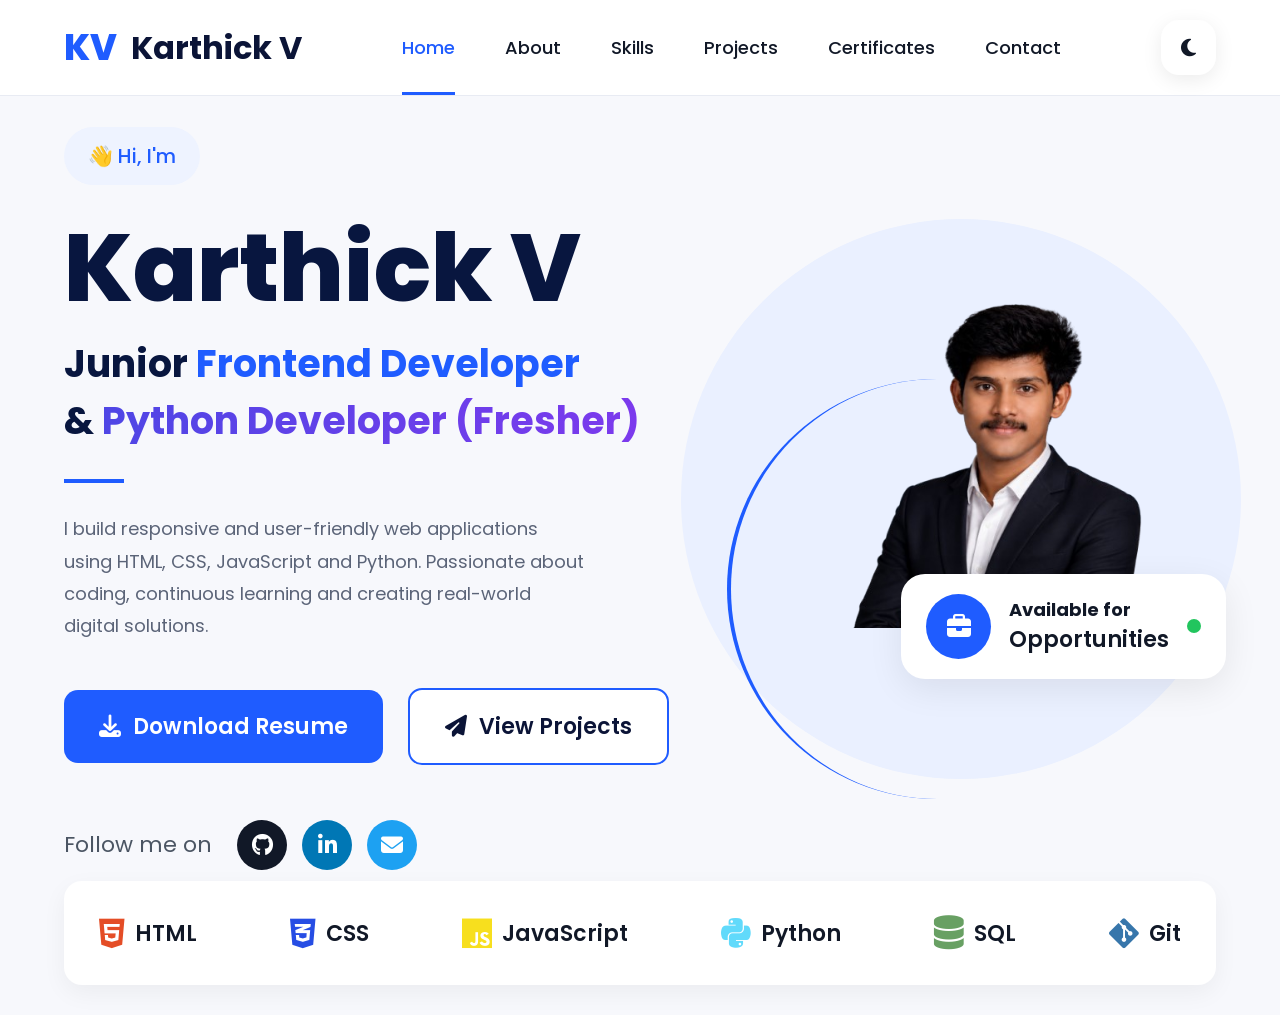
==== index.html @ c457a30e "Initial portfolio website upload" ====
<!DOCTYPE html>
<html lang="en">

<head>
    <meta charset="UTF-8">
    <meta name="viewport" content="width=device-width, initial-scale=1.0">

    <title>Karthick V | Portfolio</title>

    <link rel="stylesheet" href="css/home.css">

    <!-- Font Awesome -->
    <link rel="stylesheet"
        href="https://cdnjs.cloudflare.com/ajax/libs/font-awesome/6.7.2/css/all.min.css">
</head>

<body>

    <!-- ========================= -->
    <!-- HEADER -->
    <!-- ========================= -->

    <header class="header">

        <div class="container">

            <div class="logo">

                <span class="logo-icon">KV</span>

                <h2>Karthick V</h2>

            </div>

            <nav class="navbar">

                <ul class="nav-links">

                    <li><a href="index.html" class="active">Home</a></li>

                    <li><a href="about.html">About</a></li>

                    <li><a href="skills.html">Skills</a></li>

                    <li><a href="projects.html">Projects</a></li>

                    <li><a href="certificates.html">Certificates</a></li>


                    <li><a href="contact.html">Contact</a></li>

                </ul>

            </nav>

            <div class="theme-toggle">

                <i class="fa-solid fa-moon"></i>

            </div>

        </div>

    </header>


    <!-- ========================= -->
    <!-- HERO SECTION -->
    <!-- ========================= -->

    <section class="hero">

        <div class="container hero-container">

            <!-- LEFT CONTENT -->

            <div class="hero-content">

                <div class="greeting-badge">

                    👋 Hi, I'm

                </div>

                <h1 class="hero-title">

                    Karthick V

                </h1>

                <h2 class="hero-subtitle">

                    Junior
                    <span>Frontend Developer</span>

                    <br>

                    &
                    <span class="gradient-text">
                        Python Developer (Fresher)
                    </span>

                </h2>

                <div class="title-line"></div>

                <p class="hero-description">

                    I build responsive and user-friendly web applications
                    using HTML, CSS, JavaScript and Python.

                    Passionate about coding, continuous learning and creating
                    real-world digital solutions.

                </p>


                <!-- BUTTONS -->

                <div class="hero-buttons">

                    <a href="KARTHICK V RESUME.pdf" class="btn primary-btn">

                        <i class="fa-solid fa-download"></i>

                        Download Resume

                    </a>

                    <a href="projects.html" class="btn secondary-btn">

                        <i class="fa-solid fa-paper-plane"></i>

                        View Projects

                    </a>

                </div>


                <!-- SOCIAL LINKS -->

                <div class="social-section">

                    <span>Follow me on</span>

                    <div class="social-icons">

                        <a href="#">
                            <i class="fa-brands fa-github"></i>
                        </a>

                        <a href="#">
                            <i class="fa-brands fa-linkedin-in"></i>
                        </a>

                        <a href="#">
                            <i class="fa-solid fa-envelope"></i>
                        </a>

                    </div>

                </div>

            </div>


            <!-- RIGHT CONTENT -->

            <div class="hero-image-area">

                <div class="circle-bg"></div>

                <div class="curve-design"></div>

                <!-- YOUR PHOTO -->

                <img
                    src="assets/images/profile/karthick.png"
                    alt="Karthick V"
                    class="profile-image">

                <!-- STATUS CARD -->

                <div class="status-card">

                    <div class="status-icon">

                        <i class="fa-solid fa-briefcase"></i>

                    </div>

                    <div class="status-content">

                        <h4>Available for</h4>

                        <p>Opportunities</p>

                    </div>

                    <span class="status-dot"></span>

                </div>

            </div>

        </div>

    </section>



    <!-- ========================= -->
    <!-- SKILLS STRIP -->
    <!-- ========================= -->

    <section class="skills-strip">

        <div class="container">

            <div class="skills-wrapper">

                <div class="skill-item">

                    <i class="fa-brands fa-html5"></i>

                    <span>HTML</span>

                </div>

                <div class="skill-item">

                    <i class="fa-brands fa-css3-alt"></i>

                    <span>CSS</span>

                </div>

                <div class="skill-item">

                    <i class="fa-brands fa-js"></i>

                    <span>JavaScript</span>

                </div>



                <div class="skill-item">

                    <i class="fa-brands fa-python"></i>

                    <span>Python</span>

                </div>

                <div class="skill-item">

                    <i class="fa-solid fa-database"></i>

                    <span>SQL</span>

                </div>

                <div class="skill-item">

                    <i class="fa-brands fa-git-alt"></i>

                    <span>Git</span>

                </div>

            </div>

        </div>

    </section>


    <script src="js/main.js"></script>

</body>

</html>
---- css/home.css ----
/* ========================= */
/* GOOGLE FONT */
/* ========================= */

@import url('https://fonts.googleapis.com/css2?family=Poppins:wght@300;400;500;600;700;800&display=swap');

/* ========================= */
/* RESET */
/* ========================= */

*{
    margin:0;
    padding:0;
    box-sizing:border-box;
}

html{
    scroll-behavior:smooth;
}

body{
    font-family:'Poppins',sans-serif;
    background:#f7f8fc;
    color:#0b1437;
    overflow-x:hidden;
}

a{
    text-decoration:none;
}

ul{
    list-style:none;
}

img{
    max-width:100%;
    display:block;
}

/* ========================= */
/* COMMON */
/* ========================= */

.container{
    width:90%;
    max-width:1300px;
    margin:auto;
}

/* ========================= */
/* HEADER */
/* ========================= */

.header{
    width:100%;
    background:#ffffff;
    border-bottom:1px solid #e8ebf3;
    position:sticky;
    top:0;
    z-index:1000;
}

.header .container{
    display:flex;
    justify-content:space-between;
    align-items:center;
    height:95px;
}

/* ========================= */
/* LOGO */
/* ========================= */

.logo{
    display:flex;
    align-items:center;
    gap:14px;
}

.logo-icon{
    font-size:36px;
    font-weight:800;
    color:#1f5cff;
}

.logo h2{
    font-size:32px;
    font-weight:700;
}

/* ========================= */
/* NAVIGATION */
/* ========================= */

.nav-links{
    display:flex;
    align-items:center;
    gap:50px;
}

.nav-links a{
    color:#111827;
    font-size:18px;
    font-weight:500;
    transition:0.3s;
    position:relative;
}

.nav-links a:hover{
    color:#1f5cff;
}

.nav-links a.active{
    color:#1f5cff;
}

.nav-links a.active::after{
    content:"";
    position:absolute;
    left:0;
    bottom:-35px;
    width:100%;
    height:3px;
    background:#1f5cff;
}

/* ========================= */
/* DARK MODE ICON */
/* ========================= */

.theme-toggle{
    width:55px;
    height:55px;
    background:#ffffff;
    border-radius:18px;
    display:flex;
    justify-content:center;
    align-items:center;
    cursor:pointer;
    box-shadow:0 5px 20px rgba(0,0,0,.08);
}

.theme-toggle i{
    font-size:20px;
    color:#111827;
}

/* ========================= */
/* HERO */
/* ========================= */

.hero{
    min-height:calc(100vh - 95px);
    display:flex;
    align-items:center;
    padding:20px 0;
}

.hero-container{
    display:grid;
    grid-template-columns:1.1fr .9fr;
    align-items:center;
    gap:20px;
}

/* ========================= */
/* LEFT CONTENT */
/* ========================= */

.greeting-badge{
    display:inline-flex;
    align-items:center;
    gap:8px;
    padding:14px 24px;
    background:#eef3ff;
    border-radius:30px;
    font-size:20px;
    font-weight:500;
    color:#1f5cff;
    margin-bottom:35px;
}

.hero-title{
    font-size:95px;
    line-height:1;
    font-weight:800;
    color:#08163f;
    margin-bottom:20px;
}

.hero-subtitle{
    font-size:38px;
    line-height:1.5;
    font-weight:700;
    color:#08163f;
}

.hero-subtitle span{
    color:#1f5cff;
}

.gradient-text{
    background:linear-gradient(
        90deg,
        #4f46e5,
        #7c3aed
    );

    -webkit-background-clip:text;
    -webkit-text-fill-color:transparent;
}

.title-line{
    width:60px;
    height:4px;
    background:#1f5cff;
    margin:30px 0;
}

.hero-description{
    max-width:520px;
    font-size:18px;
    line-height:1.8;
    color:#5b6478;
}

/* ========================= */
/* HERO BUTTONS */
/* ========================= */

.hero-buttons{
    display:flex;
    align-items:center;
    gap:25px;
    margin-top:45px;
}

.btn{
    display:flex;
    align-items:center;
    gap:12px;
    padding:20px 35px;
    border-radius:14px;
    font-size:22px;
    font-weight:600;
    transition:.3s;
}

.primary-btn{
    background:#1f5cff;
    color:#fff;
}

.primary-btn:hover{
    transform:translateY(-3px);
    box-shadow:0 12px 30px rgba(31,92,255,.25);
}

.secondary-btn{
    border:2px solid #1f5cff;
    color:#0b1437;
    background:#fff;
}

.secondary-btn:hover{
    background:#1f5cff;
    color:#fff;
}

/* ========================= */
/* SOCIAL LINKS */
/* ========================= */

.social-section{
    margin-top:55px;
    display:flex;
    align-items:center;
    gap:25px;
}

.social-section span{
    font-size:22px;
    color:#4b5563;
}

.social-icons{
    display:flex;
    gap:15px;
}

.social-icons a{
    width:50px;
    height:50px;
    border-radius:50%;
    display:flex;
    align-items:center;
    justify-content:center;
    font-size:22px;
    color:#fff;
    transition:.3s;
}

.social-icons a:hover{
    transform:translateY(-5px);
}

.social-icons a:nth-child(1){
    background:#111827;
}

.social-icons a:nth-child(2){
    background:#0077b5;
}

.social-icons a:nth-child(3){
    background:#1da1f2;
}

.social-icons a:nth-child(4){
    background:linear-gradient(
        45deg,
        #f9ce34,
        #ee2a7b,
        #6228d7
    );
}

.social-icons a:nth-child(5){
    background:#ef4444;
}

/* ========================= */
/* HERO IMAGE SECTION */
/* ========================= */

.hero-image-area{
    position:relative;
    height:600px;
    display:flex;
    justify-content:center;
    align-items:center;
}

/* BIG CIRCLE */

.circle-bg{
    position:absolute;
    width:560px;
    height:560px;
    border-radius:50%;
    background:#eaf0ff;
    z-index:1;
}

/* CURVE LINE */

.curve-design{
    position:absolute;
    width:420px;
    height:420px;
    border-left:4px solid #1f5cff;
    border-radius:50%;
    left:20px;
    top:180px;
    z-index:2;
}

/* PROFILE IMAGE */

.profile-image{
    width:550px;
    position:relative;
    top:-40px;
    z-index:5;
}

/* STATUS CARD */

.status-card{
    position:absolute;
    right:-10px;
    bottom:120px;
    background:#fff;
    border-radius:24px;
    padding:20px 25px;
    display:flex;
    align-items:center;
    gap:18px;
    min-width:320px;
    z-index:10;

    box-shadow:
    0 10px 35px rgba(0,0,0,.08);
}

.status-icon{
    width:65px;
    height:65px;
    border-radius:50%;
    background:#1f5cff;
    display:flex;
    align-items:center;
    justify-content:center;
}

.status-icon i{
    color:#fff;
    font-size:24px;
}

.status-content h4{
    font-size:18px;
    color:#111827;
}

.status-content p{
    font-size:22px;
    font-weight:600;
    color:#111827;
}

.status-dot{
    width:14px;
    height:14px;
    background:#22c55e;
    border-radius:50%;
    margin-left:auto;
}

/* ========================= */
/* SKILLS STRIP */
/* ========================= */

.skills-strip{
    padding:0 0 30px;
    margin-top:-20px;
}

.skills-wrapper{
    background:#fff;
    border-radius:18px;
    padding:35px;

    display:flex;
    justify-content:space-between;
    align-items:center;
    flex-wrap:wrap;

    box-shadow:
    0 8px 25px rgba(0,0,0,.05);
}

.skill-item{
    display:flex;
    align-items:center;
    gap:10px;
    font-size:22px;
    font-weight:600;
    color:#111827;
}

.skill-item i{
    font-size:34px;
}

/* COLORS */

.skill-item:nth-child(1) i{
    color:#e44d26;
}

.skill-item:nth-child(2) i{
    color:#264de4;
}

.skill-item:nth-child(3) i{
    color:#f7df1e;
}

.skill-item:nth-child(4) i{
    color:#61dafb;
}

.skill-item:nth-child(5) i{
    color:#68a063;
}

.skill-item:nth-child(6) i{
    color:#3776ab;
}

.skill-item:nth-child(7) i{
    color:#2563eb;
}

.skill-item:nth-child(8) i{
    color:#f1502f;
}

/* ========================= */
/* RESPONSIVE */
/* ========================= */

@media(max-width:1200px){

    .hero-title{
        font-size:80px;
    }

    .hero-subtitle{
        font-size:30px;
    }

    .hero-description{
        font-size:20px;
    }

    .profile-image{
        width:500px;
    }

}

@media(max-width:992px){

    .hero-container{
        grid-template-columns:1fr;
    }

    .hero-content{
        text-align:center;
    }

    .title-line{
        margin:30px auto;
    }

    .hero-buttons{
        justify-content:center;
    }

    .social-section{
        justify-content:center;
    }

    .hero-image-area{
        height:auto;
        margin-top:50px;
    }

    .hero-content{
    margin-top:-20px;
}

    .circle-bg{
        width:560px;
        height:560px;
    }

    .profile-image{
        width:450px;
    }

    .status-card{
        position:relative;
        margin-top:20px;
        right:auto;
        bottom:auto;
    }

}

@media(max-width:768px){

    .nav-links{
        display:none;
    }

    .hero-title{
        font-size:55px;
    }

    .hero-subtitle{
        font-size:24px;
    }

    .hero-description{
        font-size:18px;
    }

    .hero-buttons{
        flex-direction:column;
    }

    .circle-bg{
        width:350px;
        height:350px;
    }

    .profile-image{
        width:320px;
    }

    .skills-wrapper{
        gap:25px;
        justify-content:center;
    }

}

@media(max-width:480px){

    .logo h2{
        font-size:22px;
    }

    .hero-title{
        font-size:45px;
    }

    .greeting-badge{
        font-size:16px;
    }

    .btn{
        width:100%;
        justify-content:center;
    }

}
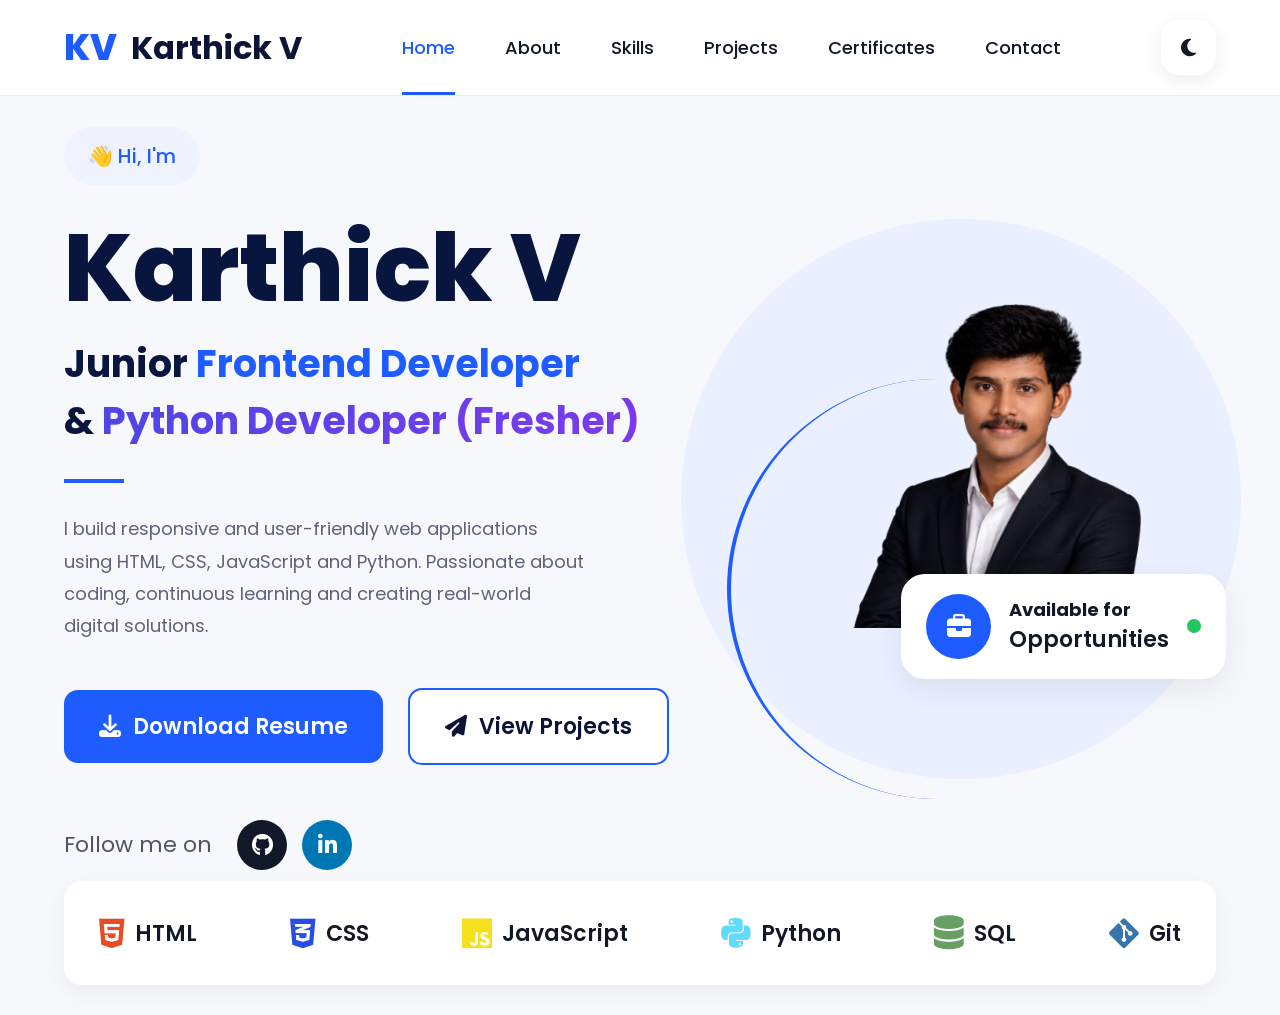
==== commit a04dd1cd: "Update index.html" ====
--- a/index.html
+++ b/index.html
@@ -119,7 +119,7 @@
 
                 <div class="hero-buttons">
 
-                    <a href="KARTHICK V RESUME.pdf" class="btn primary-btn">
+                    <a href="KARTHICK_V_RESUME.pdf" class="btn primary-btn">
 
                         <i class="fa-solid fa-download"></i>
 
@@ -146,16 +146,12 @@
 
                     <div class="social-icons">
 
-                        <a href="#">
+                        <a href="https://github.com/karthick2325">
                             <i class="fa-brands fa-github"></i>
                         </a>
 
-                        <a href="#">
+                        <a href="www.linkedin.com/in/karthick-v-343205371">
                             <i class="fa-brands fa-linkedin-in"></i>
-                        </a>
-
-                        <a href="#">
-                            <i class="fa-solid fa-envelope"></i>
                         </a>
 
                     </div>
@@ -281,4 +277,4 @@
 
 </body>
 
-</html>+</html>
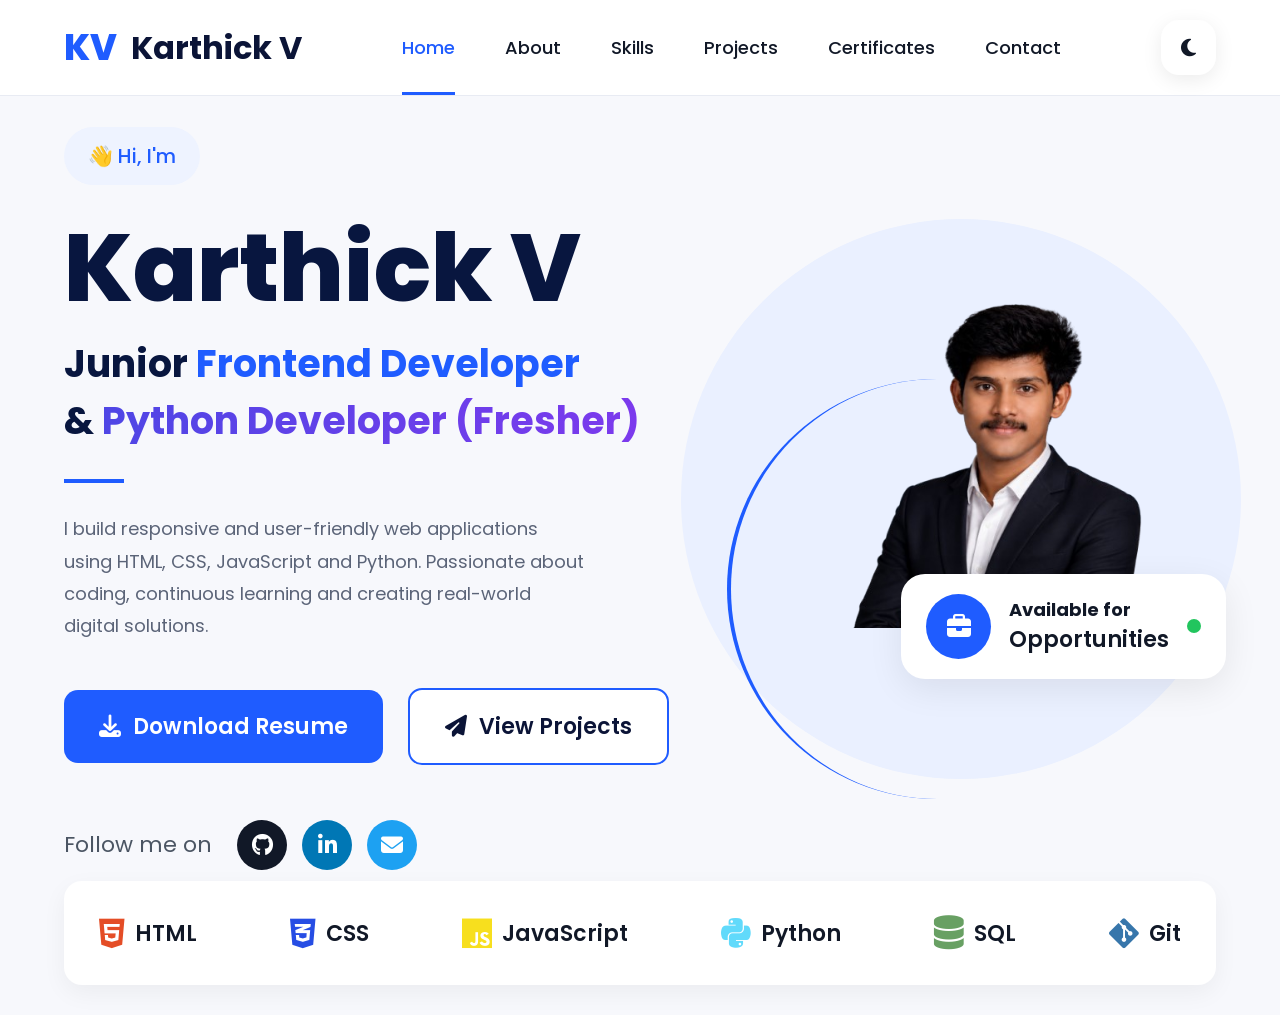
==== commit 174c545f: "Add files via upload" ====
--- a/index.html
+++ b/index.html
@@ -1,280 +1,284 @@
-<!DOCTYPE html>
-<html lang="en">
-
-<head>
-    <meta charset="UTF-8">
-    <meta name="viewport" content="width=device-width, initial-scale=1.0">
-
-    <title>Karthick V | Portfolio</title>
-
-    <link rel="stylesheet" href="css/home.css">
-
-    <!-- Font Awesome -->
-    <link rel="stylesheet"
-        href="https://cdnjs.cloudflare.com/ajax/libs/font-awesome/6.7.2/css/all.min.css">
-</head>
-
-<body>
-
-    <!-- ========================= -->
-    <!-- HEADER -->
-    <!-- ========================= -->
-
-    <header class="header">
-
-        <div class="container">
-
-            <div class="logo">
-
-                <span class="logo-icon">KV</span>
-
-                <h2>Karthick V</h2>
-
-            </div>
-
-            <nav class="navbar">
-
-                <ul class="nav-links">
-
-                    <li><a href="index.html" class="active">Home</a></li>
-
-                    <li><a href="about.html">About</a></li>
-
-                    <li><a href="skills.html">Skills</a></li>
-
-                    <li><a href="projects.html">Projects</a></li>
-
-                    <li><a href="certificates.html">Certificates</a></li>
-
-
-                    <li><a href="contact.html">Contact</a></li>
-
-                </ul>
-
-            </nav>
-
-            <div class="theme-toggle">
-
-                <i class="fa-solid fa-moon"></i>
-
-            </div>
-
-        </div>
-
-    </header>
-
-
-    <!-- ========================= -->
-    <!-- HERO SECTION -->
-    <!-- ========================= -->
-
-    <section class="hero">
-
-        <div class="container hero-container">
-
-            <!-- LEFT CONTENT -->
-
-            <div class="hero-content">
-
-                <div class="greeting-badge">
-
-                    👋 Hi, I'm
-
-                </div>
-
-                <h1 class="hero-title">
-
-                    Karthick V
-
-                </h1>
-
-                <h2 class="hero-subtitle">
-
-                    Junior
-                    <span>Frontend Developer</span>
-
-                    <br>
-
-                    &
-                    <span class="gradient-text">
-                        Python Developer (Fresher)
-                    </span>
-
-                </h2>
-
-                <div class="title-line"></div>
-
-                <p class="hero-description">
-
-                    I build responsive and user-friendly web applications
-                    using HTML, CSS, JavaScript and Python.
-
-                    Passionate about coding, continuous learning and creating
-                    real-world digital solutions.
-
-                </p>
-
-
-                <!-- BUTTONS -->
-
-                <div class="hero-buttons">
-
-                    <a href="KARTHICK_V_RESUME.pdf" class="btn primary-btn">
-
-                        <i class="fa-solid fa-download"></i>
-
-                        Download Resume
-
-                    </a>
-
-                    <a href="projects.html" class="btn secondary-btn">
-
-                        <i class="fa-solid fa-paper-plane"></i>
-
-                        View Projects
-
-                    </a>
-
-                </div>
-
-
-                <!-- SOCIAL LINKS -->
-
-                <div class="social-section">
-
-                    <span>Follow me on</span>
-
-                    <div class="social-icons">
-
-                        <a href="https://github.com/karthick2325">
-                            <i class="fa-brands fa-github"></i>
-                        </a>
-
-                        <a href="www.linkedin.com/in/karthick-v-343205371">
-                            <i class="fa-brands fa-linkedin-in"></i>
-                        </a>
-
-                    </div>
-
-                </div>
-
-            </div>
-
-
-            <!-- RIGHT CONTENT -->
-
-            <div class="hero-image-area">
-
-                <div class="circle-bg"></div>
-
-                <div class="curve-design"></div>
-
-                <!-- YOUR PHOTO -->
-
-                <img
-                    src="assets/images/profile/karthick.png"
-                    alt="Karthick V"
-                    class="profile-image">
-
-                <!-- STATUS CARD -->
-
-                <div class="status-card">
-
-                    <div class="status-icon">
-
-                        <i class="fa-solid fa-briefcase"></i>
-
-                    </div>
-
-                    <div class="status-content">
-
-                        <h4>Available for</h4>
-
-                        <p>Opportunities</p>
-
-                    </div>
-
-                    <span class="status-dot"></span>
-
-                </div>
-
-            </div>
-
-        </div>
-
-    </section>
-
-
-
-    <!-- ========================= -->
-    <!-- SKILLS STRIP -->
-    <!-- ========================= -->
-
-    <section class="skills-strip">
-
-        <div class="container">
-
-            <div class="skills-wrapper">
-
-                <div class="skill-item">
-
-                    <i class="fa-brands fa-html5"></i>
-
-                    <span>HTML</span>
-
-                </div>
-
-                <div class="skill-item">
-
-                    <i class="fa-brands fa-css3-alt"></i>
-
-                    <span>CSS</span>
-
-                </div>
-
-                <div class="skill-item">
-
-                    <i class="fa-brands fa-js"></i>
-
-                    <span>JavaScript</span>
-
-                </div>
-
-
-
-                <div class="skill-item">
-
-                    <i class="fa-brands fa-python"></i>
-
-                    <span>Python</span>
-
-                </div>
-
-                <div class="skill-item">
-
-                    <i class="fa-solid fa-database"></i>
-
-                    <span>SQL</span>
-
-                </div>
-
-                <div class="skill-item">
-
-                    <i class="fa-brands fa-git-alt"></i>
-
-                    <span>Git</span>
-
-                </div>
-
-            </div>
-
-        </div>
-
-    </section>
-
-
-    <script src="js/main.js"></script>
-
-</body>
-
-</html>
+<!DOCTYPE html>
+<html lang="en">
+
+<head>
+    <meta charset="UTF-8">
+    <meta name="viewport" content="width=device-width, initial-scale=1.0">
+
+    <title>Karthick V | Portfolio</title>
+
+    <link rel="stylesheet" href="css/home.css">
+
+    <!-- Font Awesome -->
+    <link rel="stylesheet"
+        href="https://cdnjs.cloudflare.com/ajax/libs/font-awesome/6.7.2/css/all.min.css">
+</head>
+
+<body>
+
+    <!-- ========================= -->
+    <!-- HEADER -->
+    <!-- ========================= -->
+
+    <header class="header">
+
+        <div class="container">
+
+            <div class="logo">
+
+                <span class="logo-icon">KV</span>
+
+                <h2>Karthick V</h2>
+
+            </div>
+
+            <nav class="navbar">
+
+                <ul class="nav-links">
+
+                    <li><a href="index.html" class="active">Home</a></li>
+
+                    <li><a href="about.html">About</a></li>
+
+                    <li><a href="skills.html">Skills</a></li>
+
+                    <li><a href="projects.html">Projects</a></li>
+
+                    <li><a href="certificates.html">Certificates</a></li>
+
+
+                    <li><a href="contact.html">Contact</a></li>
+
+                </ul>
+
+            </nav>
+
+            <div class="theme-toggle">
+
+                <i class="fa-solid fa-moon"></i>
+
+            </div>
+
+        </div>
+
+    </header>
+
+
+    <!-- ========================= -->
+    <!-- HERO SECTION -->
+    <!-- ========================= -->
+
+    <section class="hero">
+
+        <div class="container hero-container">
+
+            <!-- LEFT CONTENT -->
+
+            <div class="hero-content">
+
+                <div class="greeting-badge">
+
+                    👋 Hi, I'm
+
+                </div>
+
+                <h1 class="hero-title">
+
+                    Karthick V
+
+                </h1>
+
+                <h2 class="hero-subtitle">
+
+                    Junior
+                    <span>Frontend Developer</span>
+
+                    <br>
+
+                    &
+                    <span class="gradient-text">
+                        Python Developer (Fresher)
+                    </span>
+
+                </h2>
+
+                <div class="title-line"></div>
+
+                <p class="hero-description">
+
+                    I build responsive and user-friendly web applications
+                    using HTML, CSS, JavaScript and Python.
+
+                    Passionate about coding, continuous learning and creating
+                    real-world digital solutions.
+
+                </p>
+
+
+                <!-- BUTTONS -->
+
+                <div class="hero-buttons">
+
+                    <a href="KARTHICK  V RESUME.pdf" class="btn primary-btn">
+
+                        <i class="fa-solid fa-download"></i>
+
+                        Download Resume
+
+                    </a>
+
+                    <a href="projects.html" class="btn secondary-btn">
+
+                        <i class="fa-solid fa-paper-plane"></i>
+
+                        View Projects
+
+                    </a>
+
+                </div>
+
+
+                <!-- SOCIAL LINKS -->
+
+                <div class="social-section">
+
+                    <span>Follow me on</span>
+
+                    <div class="social-icons">
+
+                        <a href="#">
+                            <i class="fa-brands fa-github"></i>
+                        </a>
+
+                        <a href="#">
+                            <i class="fa-brands fa-linkedin-in"></i>
+                        </a>
+
+                        <a href="#">
+                            <i class="fa-solid fa-envelope"></i>
+                        </a>
+
+                    </div>
+
+                </div>
+
+            </div>
+
+
+            <!-- RIGHT CONTENT -->
+
+            <div class="hero-image-area">
+
+                <div class="circle-bg"></div>
+
+                <div class="curve-design"></div>
+
+                <!-- YOUR PHOTO -->
+
+                <img
+                    src="assets/images/profile/karthick.png"
+                    alt="Karthick V"
+                    class="profile-image">
+
+                <!-- STATUS CARD -->
+
+                <div class="status-card">
+
+                    <div class="status-icon">
+
+                        <i class="fa-solid fa-briefcase"></i>
+
+                    </div>
+
+                    <div class="status-content">
+
+                        <h4>Available for</h4>
+
+                        <p>Opportunities</p>
+
+                    </div>
+
+                    <span class="status-dot"></span>
+
+                </div>
+
+            </div>
+
+        </div>
+
+    </section>
+
+
+
+    <!-- ========================= -->
+    <!-- SKILLS STRIP -->
+    <!-- ========================= -->
+
+    <section class="skills-strip">
+
+        <div class="container">
+
+            <div class="skills-wrapper">
+
+                <div class="skill-item">
+
+                    <i class="fa-brands fa-html5"></i>
+
+                    <span>HTML</span>
+
+                </div>
+
+                <div class="skill-item">
+
+                    <i class="fa-brands fa-css3-alt"></i>
+
+                    <span>CSS</span>
+
+                </div>
+
+                <div class="skill-item">
+
+                    <i class="fa-brands fa-js"></i>
+
+                    <span>JavaScript</span>
+
+                </div>
+
+
+
+                <div class="skill-item">
+
+                    <i class="fa-brands fa-python"></i>
+
+                    <span>Python</span>
+
+                </div>
+
+                <div class="skill-item">
+
+                    <i class="fa-solid fa-database"></i>
+
+                    <span>SQL</span>
+
+                </div>
+
+                <div class="skill-item">
+
+                    <i class="fa-brands fa-git-alt"></i>
+
+                    <span>Git</span>
+
+                </div>
+
+            </div>
+
+        </div>
+
+    </section>
+
+
+    <script src="js/main.js"></script>
+
+</body>
+
+</html>
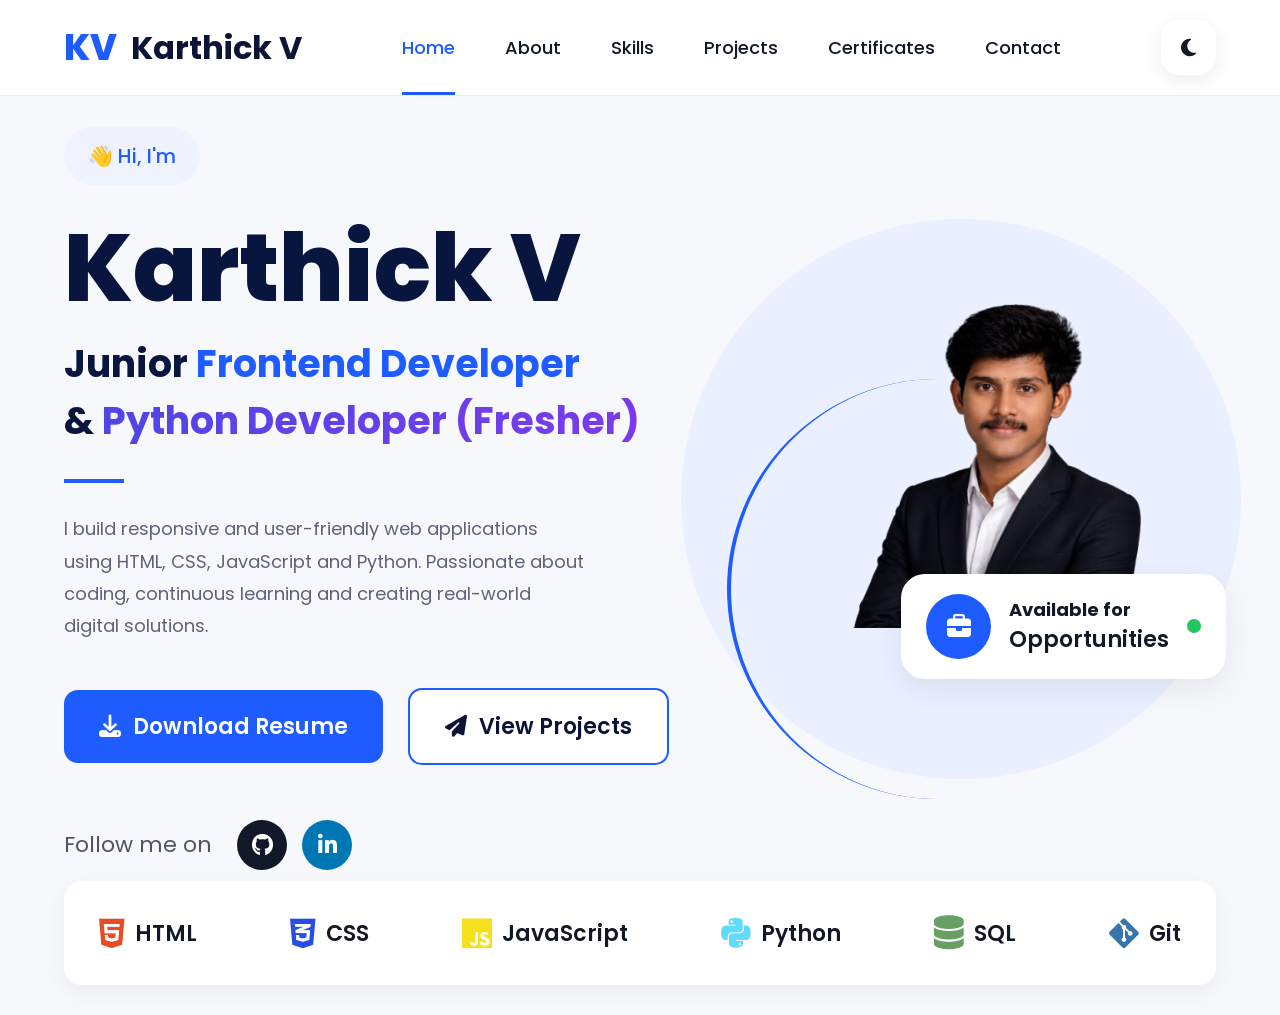
==== commit 56886dea: "Add files via upload" ====
--- a/index.html
+++ b/index.html
@@ -119,7 +119,7 @@
 
                 <div class="hero-buttons">
 
-                    <a href="KARTHICK  V RESUME.pdf" class="btn primary-btn">
+                    <a href="KARTHICK _V_RESUME.pdf" class="btn primary-btn">
 
                         <i class="fa-solid fa-download"></i>
 
@@ -146,17 +146,14 @@
 
                     <div class="social-icons">
 
-                        <a href="#">
+                        <a href="https://github.com/karthick2325">
                             <i class="fa-brands fa-github"></i>
                         </a>
 
-                        <a href="#">
+                        <a href="www.linkedin.com/in/karthick-v-343205371">
                             <i class="fa-brands fa-linkedin-in"></i>
                         </a>
 
-                        <a href="#">
-                            <i class="fa-solid fa-envelope"></i>
-                        </a>
 
                     </div>
 
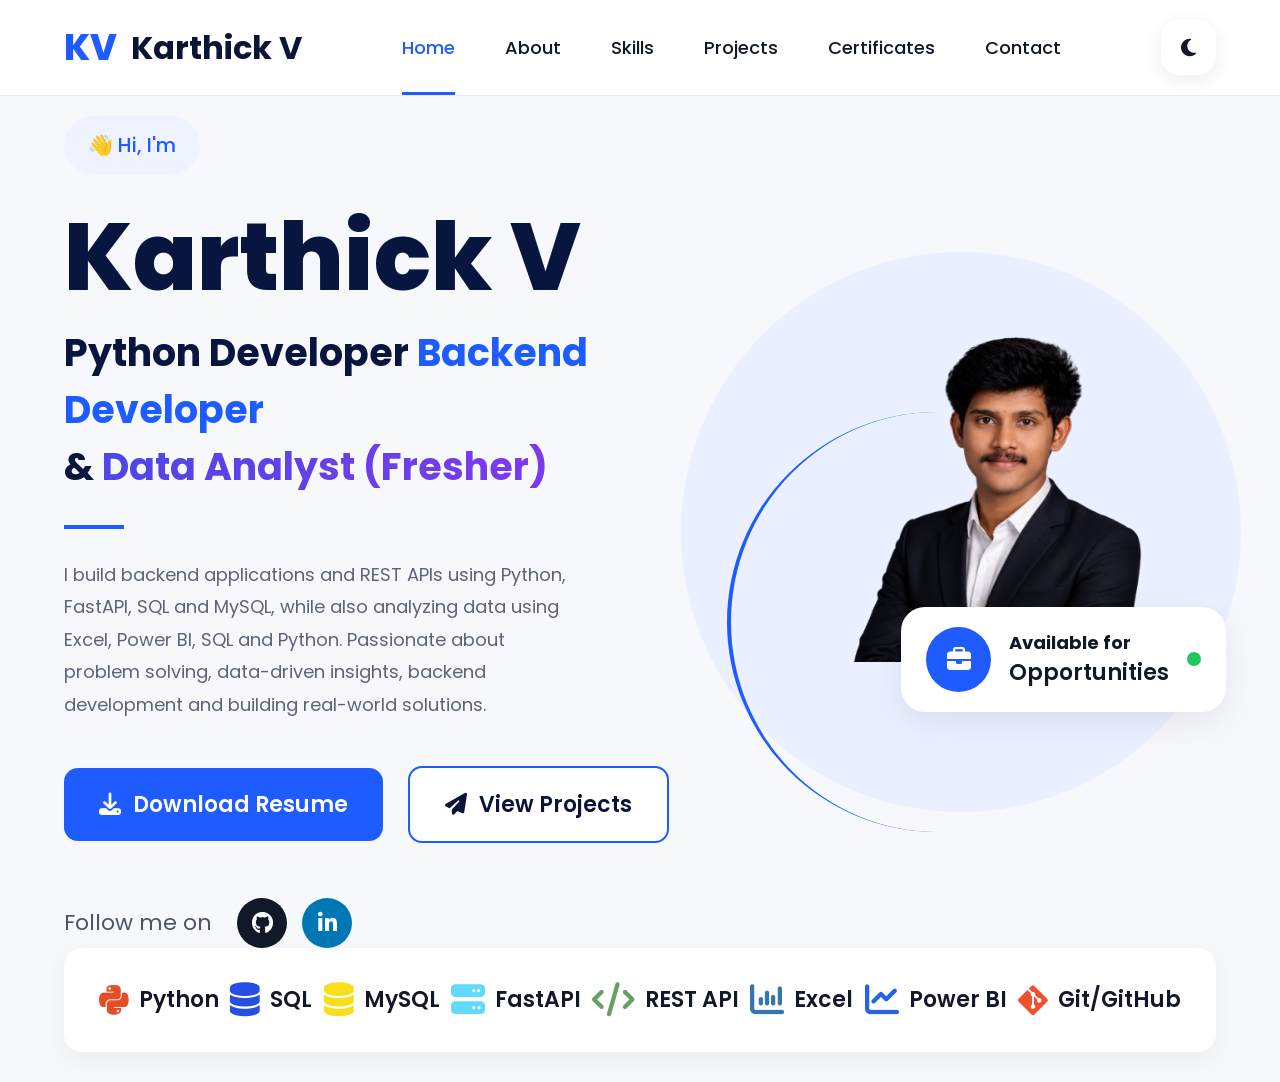
==== commit cf41a765: "Update index.html" ====
--- a/index.html
+++ b/index.html
@@ -46,7 +46,6 @@
 
                     <li><a href="certificates.html">Certificates</a></li>
 
-
                     <li><a href="contact.html">Contact</a></li>
 
                 </ul>
@@ -90,14 +89,15 @@
 
                 <h2 class="hero-subtitle">
 
-                    Junior
-                    <span>Frontend Developer</span>
+                    Python Developer
+                    <span>Backend Developer</span>
 
                     <br>
 
                     &
+
                     <span class="gradient-text">
-                        Python Developer (Fresher)
+                        Data Analyst (Fresher)
                     </span>
 
                 </h2>
@@ -106,11 +106,12 @@
 
                 <p class="hero-description">
 
-                    I build responsive and user-friendly web applications
-                    using HTML, CSS, JavaScript and Python.
-
-                    Passionate about coding, continuous learning and creating
-                    real-world digital solutions.
+                    I build backend applications and REST APIs using
+                    Python, FastAPI, SQL and MySQL, while also analyzing
+                    data using Excel, Power BI, SQL and Python.
+
+                    Passionate about problem solving, data-driven insights,
+                    backend development and building real-world solutions.
 
                 </p>
 
@@ -150,10 +151,9 @@
                             <i class="fa-brands fa-github"></i>
                         </a>
 
-                        <a href="www.linkedin.com/in/karthick-v-343205371">
+                        <a href="https://www.linkedin.com/in/karthick-v-343205371">
                             <i class="fa-brands fa-linkedin-in"></i>
                         </a>
-
 
                     </div>
 
@@ -219,32 +219,6 @@
 
                 <div class="skill-item">
 
-                    <i class="fa-brands fa-html5"></i>
-
-                    <span>HTML</span>
-
-                </div>
-
-                <div class="skill-item">
-
-                    <i class="fa-brands fa-css3-alt"></i>
-
-                    <span>CSS</span>
-
-                </div>
-
-                <div class="skill-item">
-
-                    <i class="fa-brands fa-js"></i>
-
-                    <span>JavaScript</span>
-
-                </div>
-
-
-
-                <div class="skill-item">
-
                     <i class="fa-brands fa-python"></i>
 
                     <span>Python</span>
@@ -261,9 +235,49 @@
 
                 <div class="skill-item">
 
+                    <i class="fa-solid fa-database"></i>
+
+                    <span>MySQL</span>
+
+                </div>
+
+                <div class="skill-item">
+
+                    <i class="fa-solid fa-server"></i>
+
+                    <span>FastAPI</span>
+
+                </div>
+
+                <div class="skill-item">
+
+                    <i class="fa-solid fa-code"></i>
+
+                    <span>REST API</span>
+
+                </div>
+
+                <div class="skill-item">
+
+                    <i class="fa-solid fa-chart-column"></i>
+
+                    <span>Excel</span>
+
+                </div>
+
+                <div class="skill-item">
+
+                    <i class="fa-solid fa-chart-line"></i>
+
+                    <span>Power BI</span>
+
+                </div>
+
+                <div class="skill-item">
+
                     <i class="fa-brands fa-git-alt"></i>
 
-                    <span>Git</span>
+                    <span>Git/GitHub</span>
 
                 </div>
 
@@ -278,4 +292,4 @@
 
 </body>
 
-</html>+</html>
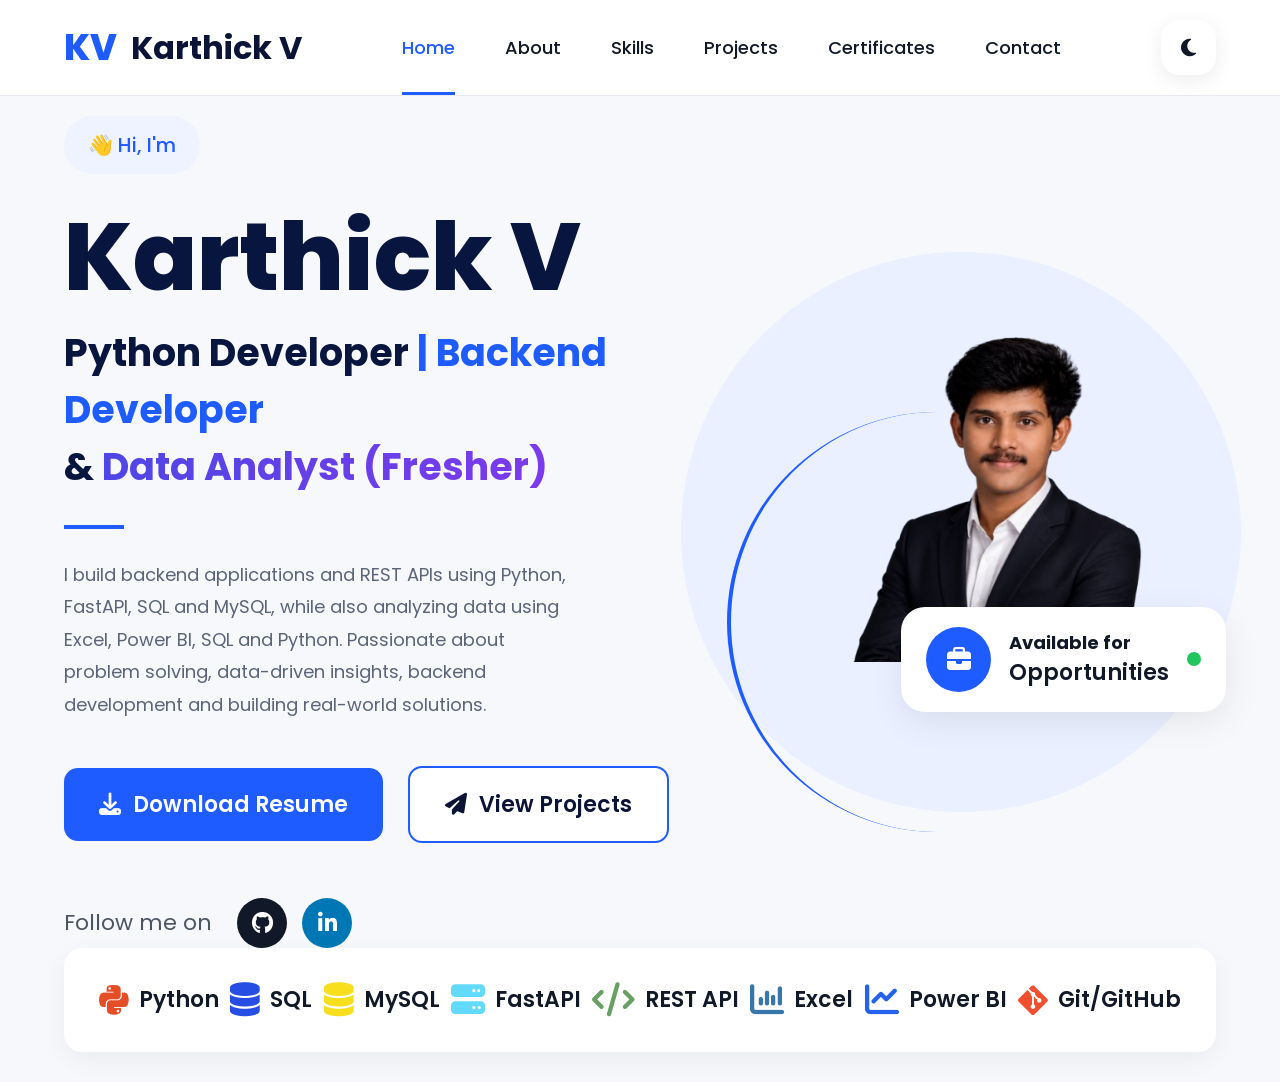
==== commit 988c004e: "Update index.html" ====
--- a/index.html
+++ b/index.html
@@ -90,7 +90,7 @@
                 <h2 class="hero-subtitle">
 
                     Python Developer
-                    <span>Backend Developer</span>
+                    <span> | Backend Developer</span>
 
                     <br>
 
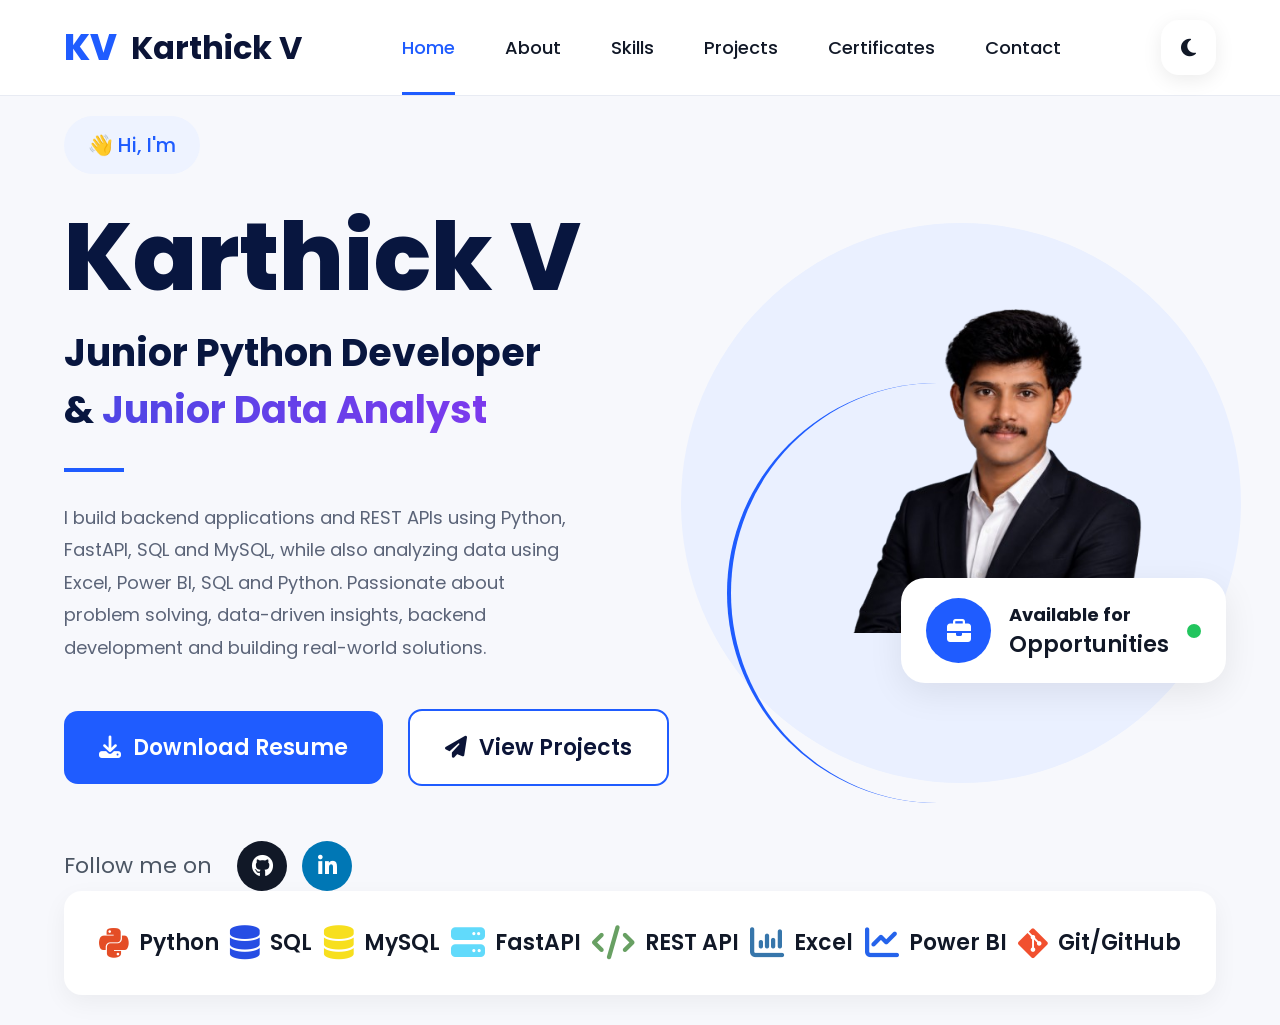
==== commit d0328213: "Update index.html" ====
--- a/index.html
+++ b/index.html
@@ -89,15 +89,14 @@
 
                 <h2 class="hero-subtitle">
 
-                    Python Developer
-                    <span> | Backend Developer</span>
+                    Junior Python Developer
 
                     <br>
 
                     &
 
                     <span class="gradient-text">
-                        Data Analyst (Fresher)
+                        Junior Data Analyst
                     </span>
 
                 </h2>
